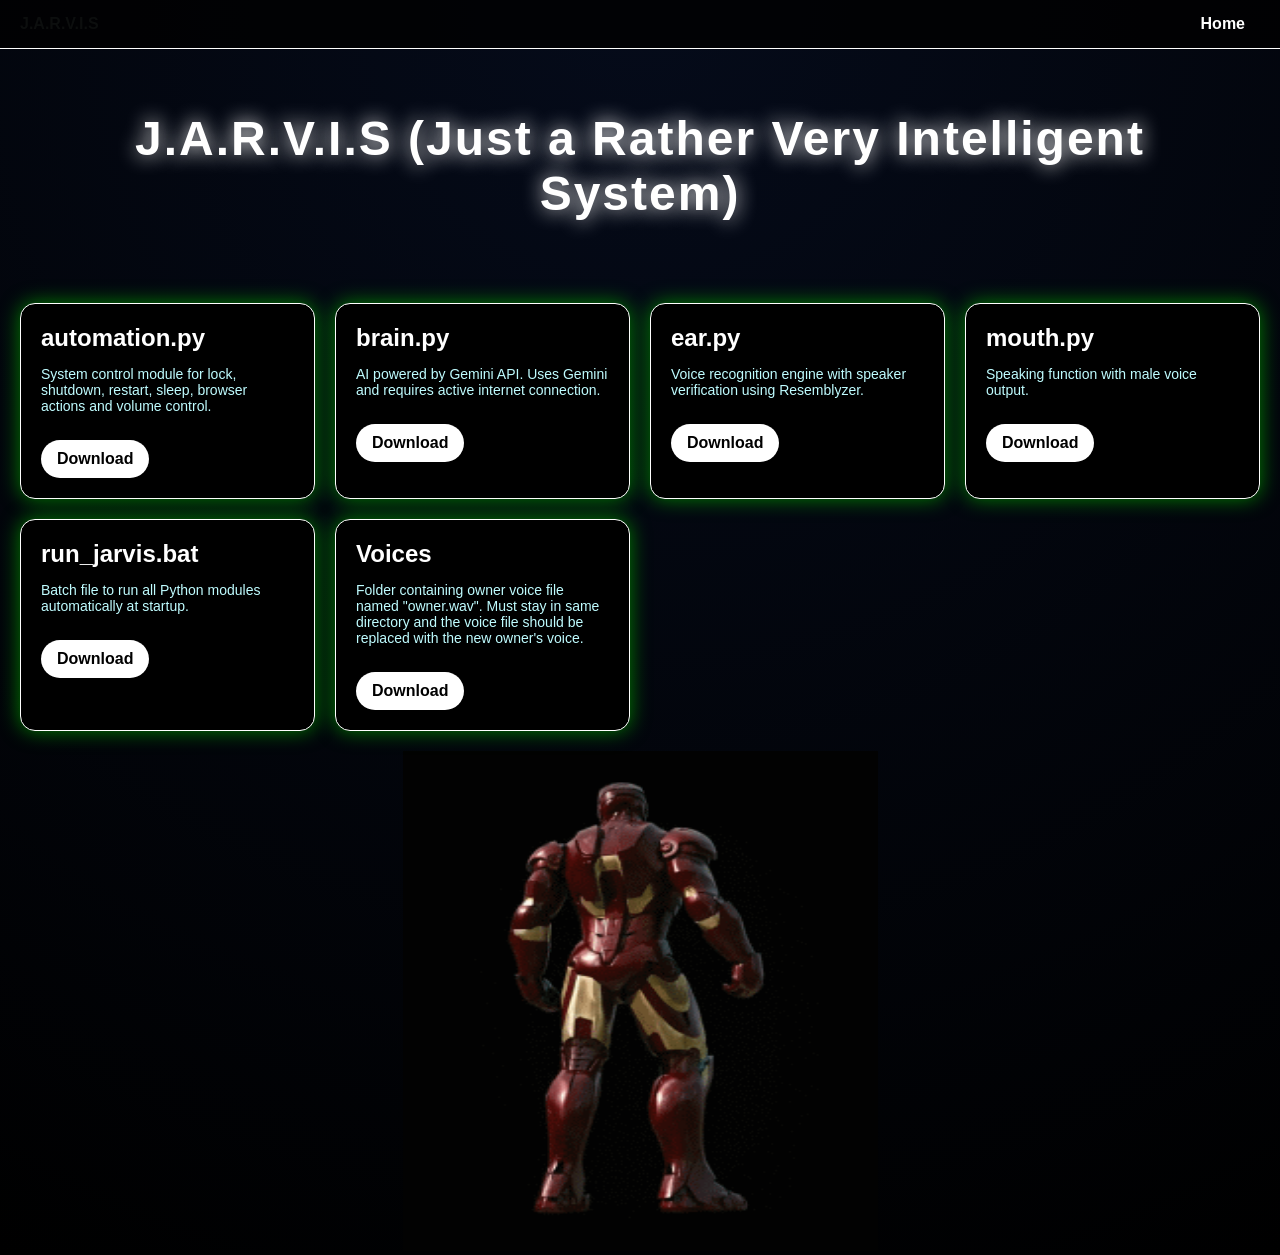
==== Download.html @ 0ae4e633 "Add files via upload" ====
<!DOCTYPE html>
<html lang="en">
<head>
<title>J.A.R.V.I.S. (Just a Rather Very Intelligent System)</title>
<style>
body{
    margin:0;
    font-family:Segoe UI, sans-serif;
    background: radial-gradient(circle at top,#050b1a,#000000);
    color:#0c0e0e;
}
nav{
    background: rgba(0,0,0,0.8);
    padding: 15px 20px;
    display:flex;
    justify-content: space-between;
    align-items:center;
    border-bottom: 1px solid white;
}

nav a{
    color:white;
    text-decoration:none;
    margin-right:15px;
    font-weight:bold;
}

nav a:hover{
    color:rgb(201, 214, 214);
}
header{
    text-align:center;
    padding:30px;
}

h1{
    font-size:48px;
    text-shadow:0 0 20px whitesmoke;
    letter-spacing:2px;
}

.container{
    display:grid;
    grid-template-columns:repeat(auto-fit,minmax(280px,1fr));
    gap:20px;
    padding:20px;
}

.card{
    background: black;
    border:1px solid white;
    border-radius:15px;
    padding:20px;
    backdrop-filter:blur(10px);
    box-shadow:0 0 20px green;
    transition:0.3s;
}

.card:hover{
    transform:scale(1.03);
    box-shadow:0 0 25px white;
}

h2{
    margin:0;
    color:white;
}

p{
    font-size:14px;
    color:#bffcff;
} 
a.download{
    display:inline-block;
    margin-top:12px;
    padding:10px 16px;
    border-radius:25px;
    background: white;
    color:#000;
    font-weight:bold;
    text-decoration:none;
}
</style>
</head>

<body>

<nav>
    <div><strong>J.A.R.V.I.S</strong></div>
    <div>
        <a href="index.html">Home</a>
    </div>
</nav>

<header>
<h1><font color="white">J.A.R.V.I.S (Just a Rather Very Intelligent System)</font></h1>
</header>

<div class="container" id="downloads">

<div class="card">
<h2>automation.py</h2>
<p>System control module for lock, shutdown, restart, sleep, browser actions and volume control.</p>
<a class="download" href="./automation.py" download>Download</a>
</div>

<div class="card">
<h2>brain.py</h2>
<p>AI powered by Gemini API. Uses Gemini and requires active internet connection.</p>
<a class="download" href="./brain.py" download>Download</a>
</div>

<div class="card">
<h2>ear.py</h2>
<p>Voice recognition engine with speaker verification using Resemblyzer.</p>
<a class="download" href="./ear.py" download>Download</a>
</div>

<div class="card">
<h2>mouth.py</h2>
<p>Speaking function with male voice output.</p>
<a class="download" href="./mouth.py" download>Download</a>
</div>

<div class="card">
<h2>run_jarvis.bat</h2>
<p>Batch file to run all Python modules automatically at startup.</p>
<a class="download" href="./run_jarvis.bat" download>Download</a>
</div>

<div class="card">
<h2>Voices</h2>
<p>Folder containing owner voice file named "owner.wav". Must stay in same directory and the voice file should be replaced with the new owner's voice.</p>
<a class="download" href="./voices/" download>Download</a>
</div>
</div>
<center><img src="./iron_man.gif" height="500" width="475"></center>
</body>
</html>
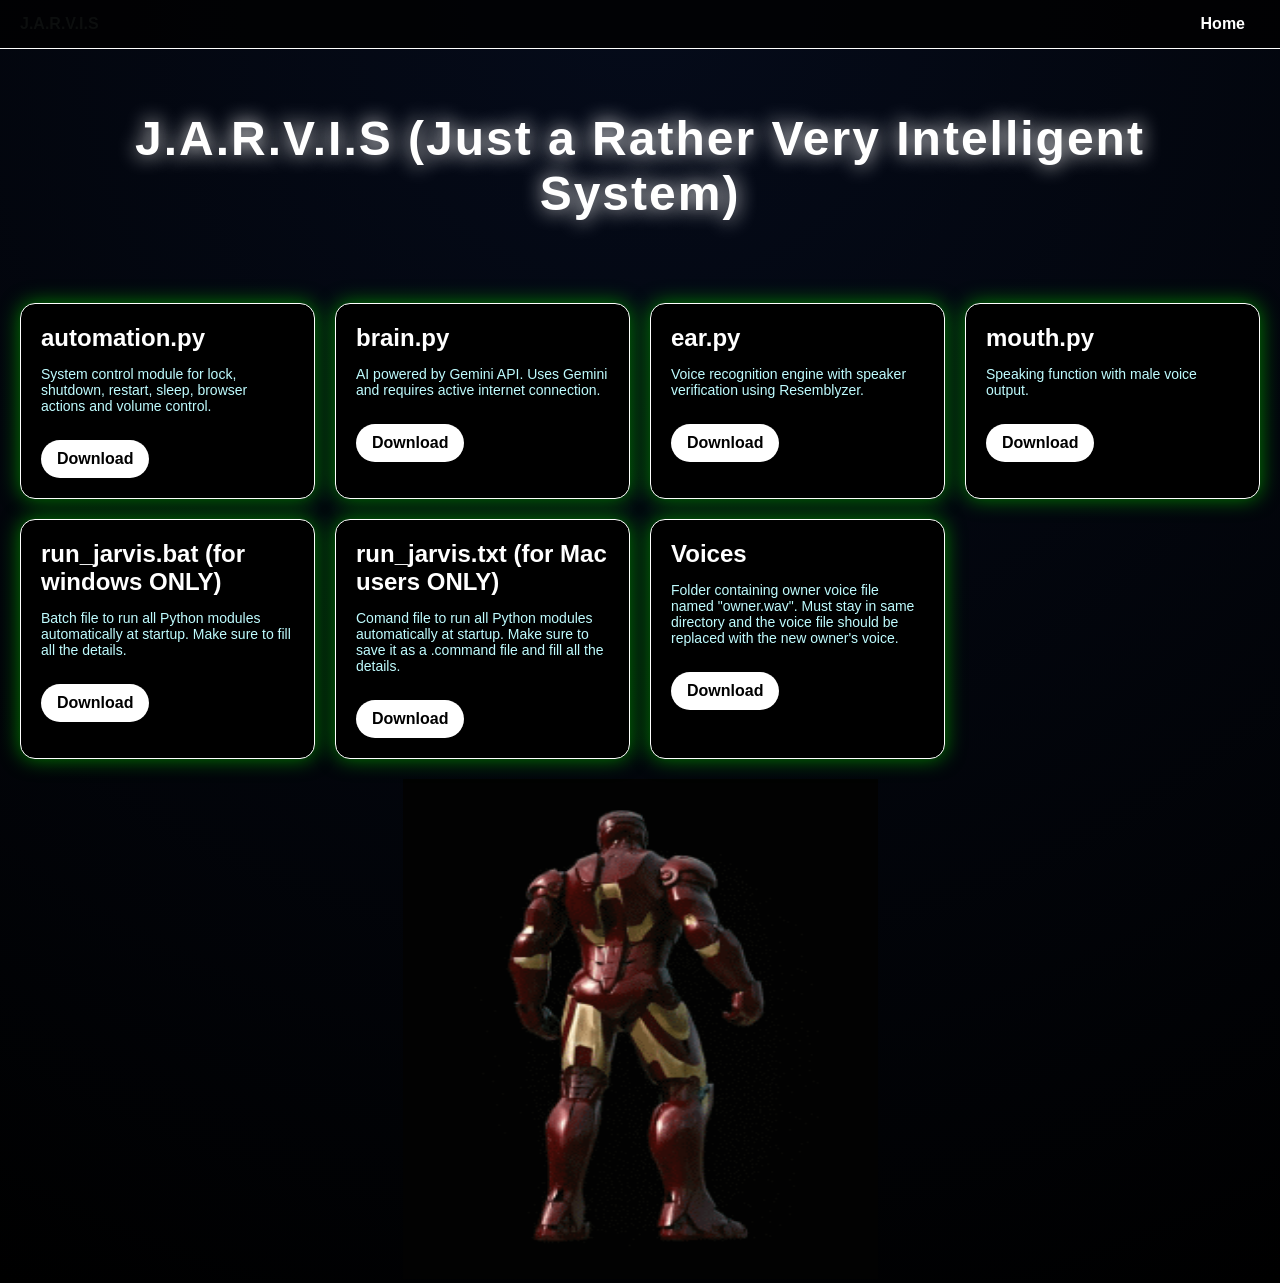
==== commit 74c6476a: "Enhance download section for run_jarvis files Updated descriptions and added a new download option f" ====
--- a/Download.html
+++ b/Download.html
@@ -1,5 +1,4 @@
 <!DOCTYPE html>
-<html lang="en">
 <head>
 <title>J.A.R.V.I.S. (Just a Rather Very Intelligent System)</title>
 <style>
@@ -123,11 +122,15 @@
 </div>
 
 <div class="card">
-<h2>run_jarvis.bat</h2>
-<p>Batch file to run all Python modules automatically at startup.</p>
+<h2>run_jarvis.bat (for windows ONLY)</h2>
+<p>Batch file to run all Python modules automatically at startup. Make sure to fill all the details.</p>
 <a class="download" href="./run_jarvis.bat" download>Download</a>
 </div>
-
+<div class="card">
+<h2>run_jarvis.txt (for Mac users ONLY)</h2>
+<p>Comand file to run all Python modules automatically at startup. Make sure to save it as a .command file and fill all the details.</p>
+<a class="download" href="./run_jarvis.txt" download>Download</a>
+</div>
 <div class="card">
 <h2>Voices</h2>
 <p>Folder containing owner voice file named "owner.wav". Must stay in same directory and the voice file should be replaced with the new owner's voice.</p>
@@ -137,3 +140,4 @@
 <center><img src="./iron_man.gif" height="500" width="475"></center>
 </body>
 </html>
+
